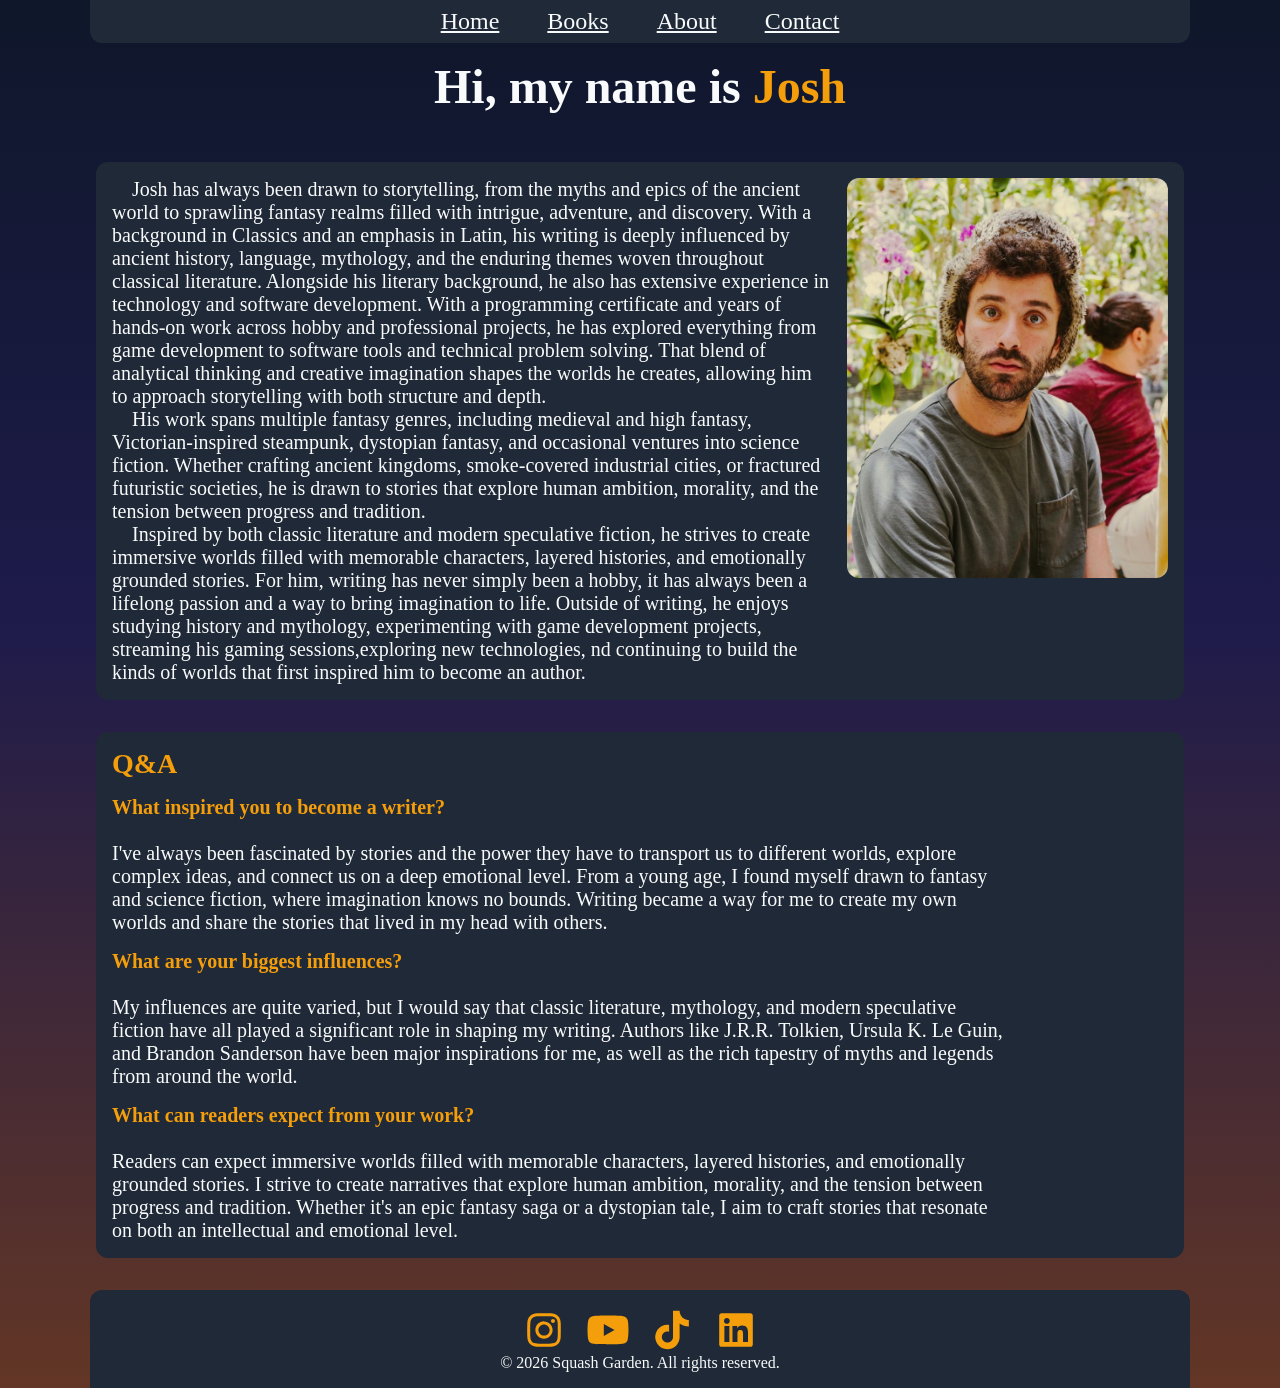
==== about.html @ b49a9ac8 "Added a form for the contact page and setup a JSON file for easier data updates and maintenance" ====
<!DOCTYPE html>
<html lang="en">
<head>
    <meta charset="UTF-8">
    <meta name="viewport" content="width=device-width, initial-scale=1.0">
    <title>The Squash Garden</title>

    <link rel="stylesheet" href="css/reset.css" />
    <link rel="stylesheet" href="css/variables.css" />
    <link rel="stylesheet" href="css/global.css" />
    <link rel="stylesheet" href="css/layout.css" />
    <link rel="stylesheet" href="css/components.css" />
    <link rel="stylesheet" href="css/about.css" />

</head>
<body>

     <!-- Navbar -->
    <header>
        <div class="container">
            <nav class="site-nav">

                <!-- <div class="logo">
                    <img src="" alt="Logo">
                </div> -->

                <ul class="nav-links">
                    <li><a href="index.html">Home</a></li>
                    <li><a href="books.html">Books</a></li>
                    <li><a href="about.html">About</a></li>
                    <li><a href="contact.html">Contact</a></li>
                </ul>

            </nav>
        </div>
    </header>


    <div>
       <h1 class="title">Hi, my name is <span class="accent-word">Josh</span></h1>
       <div id="about-content">
            <div id="author-info">
                <p>&emsp;Josh has always been drawn to storytelling, from the myths and epics of the ancient world to sprawling fantasy realms filled with intrigue, 
                adventure, and discovery. With a background in Classics and an emphasis in Latin, his writing is deeply influenced by ancient history, language, 
                mythology, and the enduring themes woven throughout classical literature.
                Alongside his literary background, he also has extensive experience in technology and software development. With a programming certificate and 
                years of hands-on work across hobby and professional projects, he has explored everything from game development to software tools and technical problem 
                solving. That blend of analytical thinking and creative imagination shapes the worlds he creates, allowing him to approach storytelling with both structure 
                and depth.<br>
                &emsp;His work spans multiple fantasy genres, including medieval and high fantasy, Victorian-inspired steampunk, dystopian fantasy, and occasional ventures into 
                science fiction. Whether crafting ancient kingdoms, smoke-covered industrial cities, or fractured futuristic societies, he is drawn to stories that explore 
                human ambition, morality, and the tension between progress and tradition.<br>
                &emsp;Inspired by both classic literature and modern speculative fiction, he strives to create immersive worlds filled with memorable characters, layered histories, 
                and emotionally grounded stories. For him, writing has never simply been a hobby, it has always been a lifelong passion and a way to bring imagination to life.
                Outside of writing, he enjoys studying history and mythology, experimenting with game development projects, streaming his gaming sessions,exploring new technologies, 
                nd continuing to build the kinds of worlds that first inspired him to become an author.
                </p>
                <img id="author-about-portrait" src="assets/images/author/josh2.jpg" alt="Author Photo">
             </div>
       

            <div id="interview">
                <h2>Q&A</h2>
                <p><strong><span class="question">What inspired you to become a writer?</span></strong><br>
                    I've always been fascinated by stories and the power they have to transport us to different worlds, explore complex ideas, and connect us on a deep emotional level. 
                    From a young age, I found myself drawn to fantasy and science fiction, where imagination knows no bounds. Writing became a way for me to create my own worlds and share the stories that lived in my head with others.</p>

                <p><strong><span class="question">What are your biggest influences?</span></strong><br>
                    My influences are quite varied, but I would say that classic literature, mythology, and modern speculative fiction have all played a significant role in shaping my writing. 
                    Authors like J.R.R. Tolkien, Ursula K. Le Guin, and Brandon Sanderson have been major inspirations for me, as well as the rich tapestry of myths and legends from around the world.</p>

                <p><strong><span class="question">What can readers expect from your work?</span></strong><br>
                    Readers can expect immersive worlds filled with memorable characters, layered histories, and emotionally grounded stories. I strive to create narratives that explore human ambition, morality, and the tension between progress and tradition. Whether it's an epic fantasy saga or a dystopian tale, I aim to craft stories that resonate on both an intellectual and emotional level.</p>
            </div>
       </div>
       
       
    </div>

    <!-- Footer -->
    <footer>
        <div class="container">
            <div class="footer">
                <ul class="social-media-icons">
                    <li><svg xmlns="http://www.w3.org/2000/svg" viewBox="0 0 640 640"><path d="M320.3 205C256.8 204.8 205.2 256.2 205 319.7C204.8 383.2 256.2 434.8 319.7 435C383.2 435.2 434.8 383.8 435 320.3C435.2 256.8 383.8 205.2 320.3 205zM319.7 245.4C360.9 245.2 394.4 278.5 394.6 319.7C394.8 360.9 361.5 394.4 320.3 394.6C279.1 394.8 245.6 361.5 245.4 320.3C245.2 279.1 278.5 245.6 319.7 245.4zM413.1 200.3C413.1 185.5 425.1 173.5 439.9 173.5C454.7 173.5 466.7 185.5 466.7 200.3C466.7 215.1 454.7 227.1 439.9 227.1C425.1 227.1 413.1 215.1 413.1 200.3zM542.8 227.5C541.1 191.6 532.9 159.8 506.6 133.6C480.4 107.4 448.6 99.2 412.7 97.4C375.7 95.3 264.8 95.3 227.8 97.4C192 99.1 160.2 107.3 133.9 133.5C107.6 159.7 99.5 191.5 97.7 227.4C95.6 264.4 95.6 375.3 97.7 412.3C99.4 448.2 107.6 480 133.9 506.2C160.2 532.4 191.9 540.6 227.8 542.4C264.8 544.5 375.7 544.5 412.7 542.4C448.6 540.7 480.4 532.5 506.6 506.2C532.8 480 541 448.2 542.8 412.3C544.9 375.3 544.9 264.5 542.8 227.5zM495 452C487.2 471.6 472.1 486.7 452.4 494.6C422.9 506.3 352.9 503.6 320.3 503.6C287.7 503.6 217.6 506.2 188.2 494.6C168.6 486.8 153.5 471.7 145.6 452C133.9 422.5 136.6 352.5 136.6 319.9C136.6 287.3 134 217.2 145.6 187.8C153.4 168.2 168.5 153.1 188.2 145.2C217.7 133.5 287.7 136.2 320.3 136.2C352.9 136.2 423 133.6 452.4 145.2C472 153 487.1 168.1 495 187.8C506.7 217.3 504 287.3 504 319.9C504 352.5 506.7 422.6 495 452z"/></svg></li>
                    <li><svg xmlns="http://www.w3.org/2000/svg" viewBox="0 0 640 640"><path d="M581.7 188.1C575.5 164.4 556.9 145.8 533.4 139.5C490.9 128 320.1 128 320.1 128C320.1 128 149.3 128 106.7 139.5C83.2 145.8 64.7 164.4 58.4 188.1C47 231 47 320.4 47 320.4C47 320.4 47 409.8 58.4 452.7C64.7 476.3 83.2 494.2 106.7 500.5C149.3 512 320.1 512 320.1 512C320.1 512 490.9 512 533.5 500.5C557 494.2 575.5 476.3 581.8 452.7C593.2 409.8 593.2 320.4 593.2 320.4C593.2 320.4 593.2 231 581.8 188.1zM264.2 401.6L264.2 239.2L406.9 320.4L264.2 401.6z"/></svg></li>
                    <li><svg xmlns="http://www.w3.org/2000/svg" viewBox="0 0 640 640"><path d="M544.5 273.9C500.5 274 457.5 260.3 421.7 234.7L421.7 413.4C421.7 446.5 411.6 478.8 392.7 506C373.8 533.2 347.1 554 316.1 565.6C285.1 577.2 251.3 579.1 219.2 570.9C187.1 562.7 158.3 545 136.5 520.1C114.7 495.2 101.2 464.1 97.5 431.2C93.8 398.3 100.4 365.1 116.1 336C131.8 306.9 156.1 283.3 185.7 268.3C215.3 253.3 248.6 247.8 281.4 252.3L281.4 342.2C266.4 337.5 250.3 337.6 235.4 342.6C220.5 347.6 207.5 357.2 198.4 369.9C189.3 382.6 184.4 398 184.5 413.8C184.6 429.6 189.7 444.8 199 457.5C208.3 470.2 221.4 479.6 236.4 484.4C251.4 489.2 267.5 489.2 282.4 484.3C297.3 479.4 310.4 469.9 319.6 457.2C328.8 444.5 333.8 429.1 333.8 413.4L333.8 64L421.8 64C421.7 71.4 422.4 78.9 423.7 86.2C426.8 102.5 433.1 118.1 442.4 131.9C451.7 145.7 463.7 157.5 477.6 166.5C497.5 179.6 520.8 186.6 544.6 186.6L544.6 274z"/></svg></li>
                    <li><svg xmlns="http://www.w3.org/2000/svg" viewBox="0 0 640 640"><path d="M512 96L127.9 96C110.3 96 96 110.5 96 128.3L96 511.7C96 529.5 110.3 544 127.9 544L512 544C529.6 544 544 529.5 544 511.7L544 128.3C544 110.5 529.6 96 512 96zM231.4 480L165 480L165 266.2L231.5 266.2L231.5 480L231.4 480zM198.2 160C219.5 160 236.7 177.2 236.7 198.5C236.7 219.8 219.5 237 198.2 237C176.9 237 159.7 219.8 159.7 198.5C159.7 177.2 176.9 160 198.2 160zM480.3 480L413.9 480L413.9 376C413.9 351.2 413.4 319.3 379.4 319.3C344.8 319.3 339.5 346.3 339.5 374.2L339.5 480L273.1 480L273.1 266.2L336.8 266.2L336.8 295.4L337.7 295.4C346.6 278.6 368.3 260.9 400.6 260.9C467.8 260.9 480.3 305.2 480.3 362.8L480.3 480z"/></svg></li>
                </ul>
                <p>&copy; 2026 Squash Garden. All rights reserved.</p>
            </div>
            
        </div>
    </footer>


    
</body>
</html>
---- css/variables.css ----
:root {
  --primary: #4C1D95;
  --secondary: #1F2937;
  --tertiary: #312E81;

  --accent: #F59E0B;
  --half-accent: #ffc767;
  --warning: #DC2626;

  --bg-primary: #111827;
  --bg-secondary: #1F2937;

  --text-primary: #F9FAFB;
  --text-secondary: #D1D5DB;

  --spacing-sm: 0.5rem;
  --spacing-md: 1rem;
  --spacing-lg: 2rem;

  --border-radius: 12px;
}

.light-mode {
  --bg-primary: #F8F5F2;
  --bg-secondary: #EDE7E3;

  --text-primary: #1F2937;
  --text-secondary: #4B5563;
}
---- css/global.css ----
/* Define base styles used everywhere. */

body {
    min-height: 100vh;
    font-family: 'Times New Roman', Times, serif;
    background: linear-gradient(
        180deg,
        #0F172A 0%,
        #1E1B4B 45%,
        #633625 100%
    );

  color: var(--text-primary);
}

/* Links inherit text color naturallly unless overriden */
a {
  color: inherit;
}

img {
    max-width: 100%;
    display: block;
}


.accent-word {
    color: var(--accent);
}
---- css/layout.css ----
/* Handle large structural layout rules. 
This file controls Page Sections, Grids, Flex Layouts, Containers, */


.container {
  width: min(1100px, 90%);
  margin: 0 auto;
}
---- css/components.css ----
/* Style Reusable UI components here (e.g. buttons, cards, forms, alerts) */

/* NAVBAR */

/* Logo + UL */
.site-nav {
    display: flex;
    flex-direction: row;
    justify-content: space-around;

    gap: 1rem;
    background: var(--bg-secondary);
    color: var(--text-primary);

    font-size: 1.5rem;
    border-bottom-left-radius: var(--border-radius);
    border-bottom-right-radius: var(--border-radius);
}

/* UL Element */
.nav-links {
    display: flex;
    flex-direction: row;
    justify-content: space-around;

    gap: 3rem;

    list-style: none;
    padding: 0;
    margin: 0;
    padding-top: var(--spacing-sm);
    padding-bottom: var(--spacing-sm);
    
}

.nav-links a:hover {
    color: var(--accent);
}

/* TITLE */

.title {
    font-size: 3rem;
    font-weight: bold;
    text-align: center;
    margin: 1rem;
}

/* Books */
.book-cover {
    width: 100%;
    max-width: 250px;
    height: auto;

    border-radius: 6px;
    box-shadow: 0 10px 25px rgba(0,0,0,0.35);
}

.book-cover:hover {
    transform: scale(1.05);
    transition: transform 0.3s ease;
}

.book-description {
    flex: start;
    margin-top: var(--spacing-sm);
    padding-left: var(--spacing-md);
    padding-right: var(--spacing-md);
    font-size: 1.5rem;
    text-align: left;
}


/* Footer */
.footer {
    background: var(--bg-secondary);
    color: var(--text-primary);
    text-align: center;
    padding: var(--spacing-md);
    margin-top: var(--spacing-lg);
    border-top-left-radius: var(--border-radius);
    border-top-right-radius: var(--border-radius);
}

.social-media-icons {
    display: flex;
    flex-wrap: wrap;
    justify-content: center;
    align-items: center;
    gap: 1rem;
    list-style: none;
    padding: 0;
    margin: 0;
}

.social-media-icons li {
    width: 48px;
    height: 48px;
    flex: 0 0 auto;
}

.social-media-icons svg {
    width: 100%;
    height: 100%;
    fill: var(--accent);
    
    display: block;
}

.social-media-icons svg:hover {
    transform: scale(1.1);
    transition: transform 0.3s ease;
    fill: var(--half-accent);
    cursor: pointer;
}
---- css/about.css ----
#about-content {
    display: flex;
    flex-direction: column;
    align-items: center;

    gap: var(--spacing-lg);
}

#author-info {
    display: flex;
    flex-direction: row;
    justify-content: center;

    max-width: 85%;

    background: var(--bg-secondary);
    border-radius: var(--border-radius);
    padding: var(--spacing-md);

    gap: var(--spacing-md);
    margin-top: var(--spacing-lg);

    font-size: 1.25rem;
}

#author-about-portrait {
    max-width: 400px;
    height: auto;
    max-height: 400px;
    border-radius: var(--border-radius);
}

#interview {
    display: flex;
    flex-direction: column;
    justify-content: center;

    max-width: 85%;

    background: var(--bg-secondary);
    border-radius: var(--border-radius);
    padding: var(--spacing-md);

    font-size: 1.25rem;

    gap: var(--spacing-md);
    max-width: 85%;
}

#interview h2 {
    font-size: 1.75rem;
    color: var(--accent);
}

#interview p {
    display: flex;
    flex-direction: column;
    justify-content: center;
    margin: 0;
    
    max-width: 85%;
}

#interview .question {
    color: var(--accent);
    font-size: 1.25rem;
}
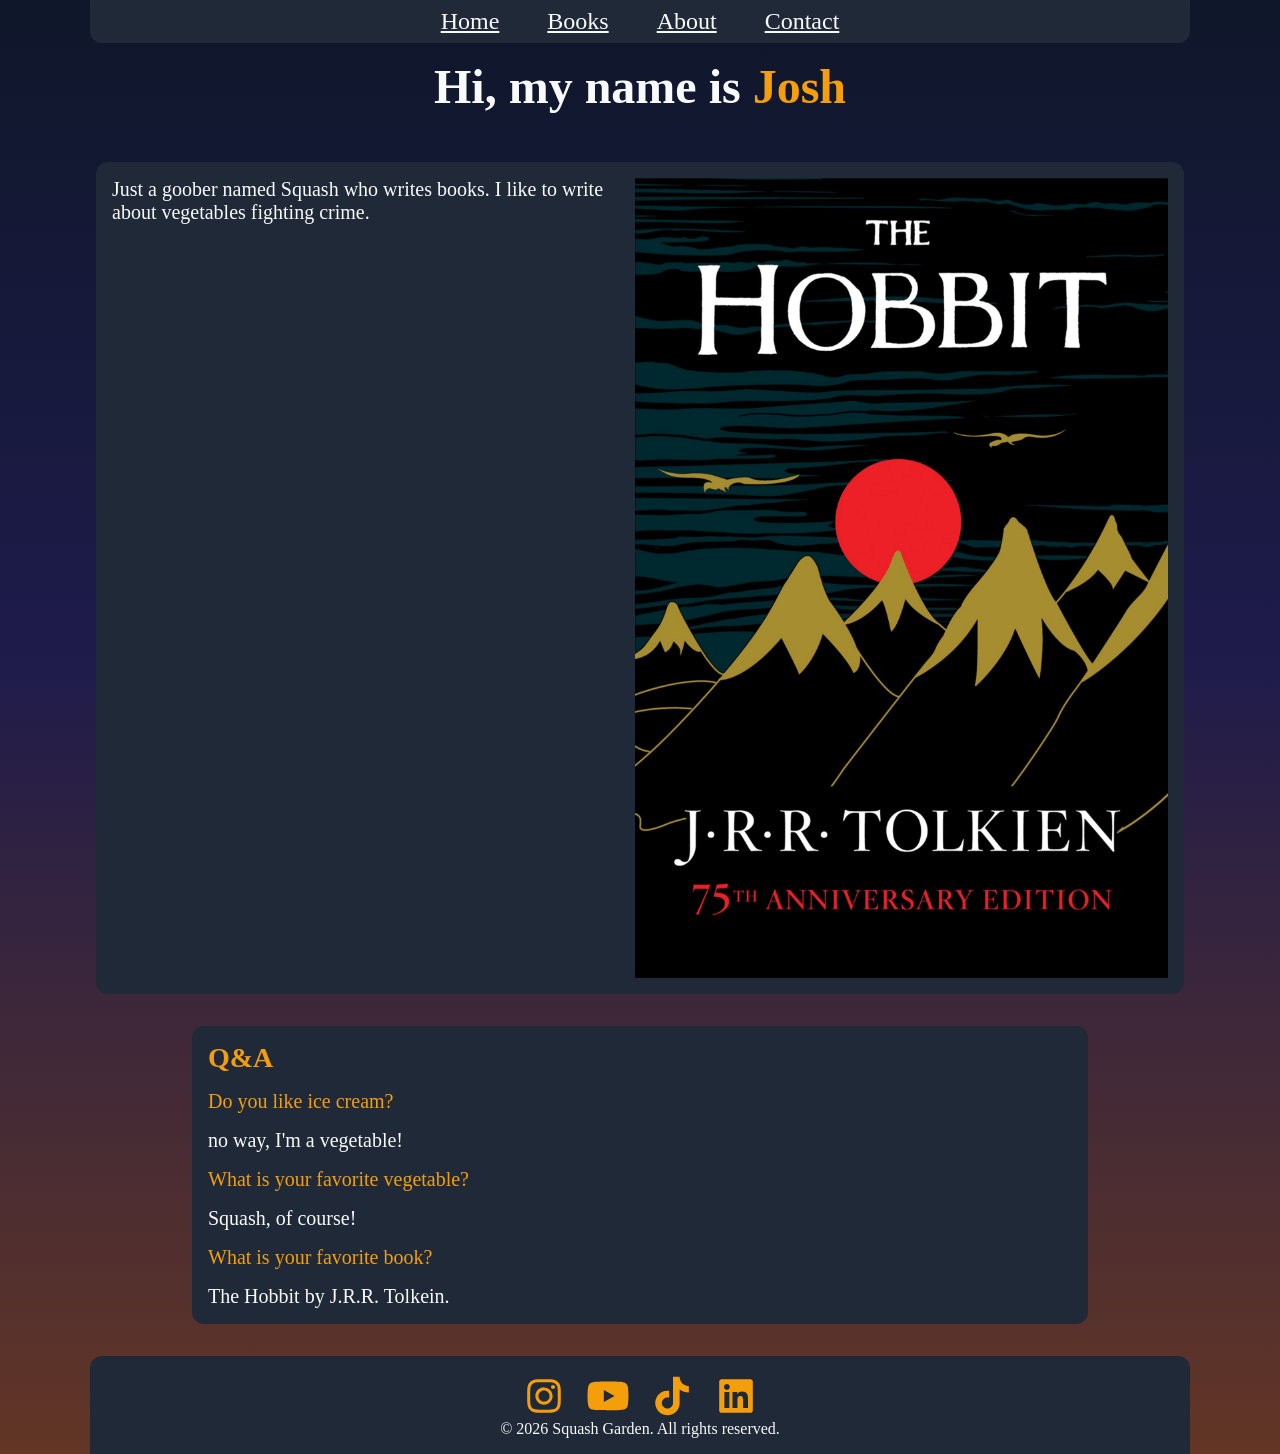
==== commit 91e7cb58: "Set up the app.js page and implemented the fetch data function to get data from the JSON. Also creat" ====
--- a/about.html
+++ b/about.html
@@ -13,7 +13,7 @@
     <link rel="stylesheet" href="css/about.css" />
 
 </head>
-<body>
+<body data-page="about">
 
      <!-- Navbar -->
     <header>
@@ -40,7 +40,7 @@
        <h1 class="title">Hi, my name is <span class="accent-word">Josh</span></h1>
        <div id="about-content">
             <div id="author-info">
-                <p>&emsp;Josh has always been drawn to storytelling, from the myths and epics of the ancient world to sprawling fantasy realms filled with intrigue, 
+                <p id="author-bio">&emsp;Josh has always been drawn to storytelling, from the myths and epics of the ancient world to sprawling fantasy realms filled with intrigue, 
                 adventure, and discovery. With a background in Classics and an emphasis in Latin, his writing is deeply influenced by ancient history, language, 
                 mythology, and the enduring themes woven throughout classical literature.
                 Alongside his literary background, he also has extensive experience in technology and software development. With a programming certificate and 
@@ -55,22 +55,28 @@
                 Outside of writing, he enjoys studying history and mythology, experimenting with game development projects, streaming his gaming sessions,exploring new technologies, 
                 nd continuing to build the kinds of worlds that first inspired him to become an author.
                 </p>
-                <img id="author-about-portrait" src="assets/images/author/josh2.jpg" alt="Author Photo">
+                <img id="author-photo"id="author-about-portrait" src="assets/images/author/josh2.jpg" alt="Author Photo">
              </div>
        
 
             <div id="interview">
                 <h2>Q&A</h2>
-                <p><strong><span class="question">What inspired you to become a writer?</span></strong><br>
+                <p id="qa-question-1" class="question"><strong>What inspired you to become a writer?</strong></p>
+                <p id="qa-answer-1">
                     I've always been fascinated by stories and the power they have to transport us to different worlds, explore complex ideas, and connect us on a deep emotional level. 
-                    From a young age, I found myself drawn to fantasy and science fiction, where imagination knows no bounds. Writing became a way for me to create my own worlds and share the stories that lived in my head with others.</p>
+                    From a young age, I found myself drawn to fantasy and science fiction, where imagination knows no bounds. Writing became a way for me to create my own worlds and share the stories that lived in my head with others.
+                </p>
 
-                <p><strong><span class="question">What are your biggest influences?</span></strong><br>
+                <p id="qa-question-2" class="question"><strong>What are your biggest influences?</strong></p>
+                <p id="qa-answer-2">
                     My influences are quite varied, but I would say that classic literature, mythology, and modern speculative fiction have all played a significant role in shaping my writing. 
-                    Authors like J.R.R. Tolkien, Ursula K. Le Guin, and Brandon Sanderson have been major inspirations for me, as well as the rich tapestry of myths and legends from around the world.</p>
+                    Authors like J.R.R. Tolkein, Ursula K. Le Guin, and Brandon Sanderson have been major inspirations for me, as well as the rich tapestry of myths and legends from around the world.
+                </p>
 
-                <p><strong><span class="question">What can readers expect from your work?</span></strong><br>
-                    Readers can expect immersive worlds filled with memorable characters, layered histories, and emotionally grounded stories. I strive to create narratives that explore human ambition, morality, and the tension between progress and tradition. Whether it's an epic fantasy saga or a dystopian tale, I aim to craft stories that resonate on both an intellectual and emotional level.</p>
+                <p id="qa-question-3" class="question"><strong>What can readers expect from your work?</strong></p>
+                <p id="qa-answer-3">
+                    Readers can expect immersive worlds filled with memorable characters, layered histories, and emotionally grounded stories. I strive to create narratives that explore human ambition, morality, and the tension between progress and tradition. Whether it's an epic fantasy saga or a dystopian tale, I aim to craft stories that resonate on both an intellectual and emotional level.
+                </p>
             </div>
        </div>
        
@@ -94,6 +100,6 @@
     </footer>
 
 
-    
+    <script type="module" src="js/app.js"></script>
 </body>
 </html>
--- a/css/about.css
+++ b/css/about.css
@@ -36,6 +36,7 @@
     justify-content: center;
 
     max-width: 85%;
+    min-width: 70%;
 
     background: var(--bg-secondary);
     border-radius: var(--border-radius);
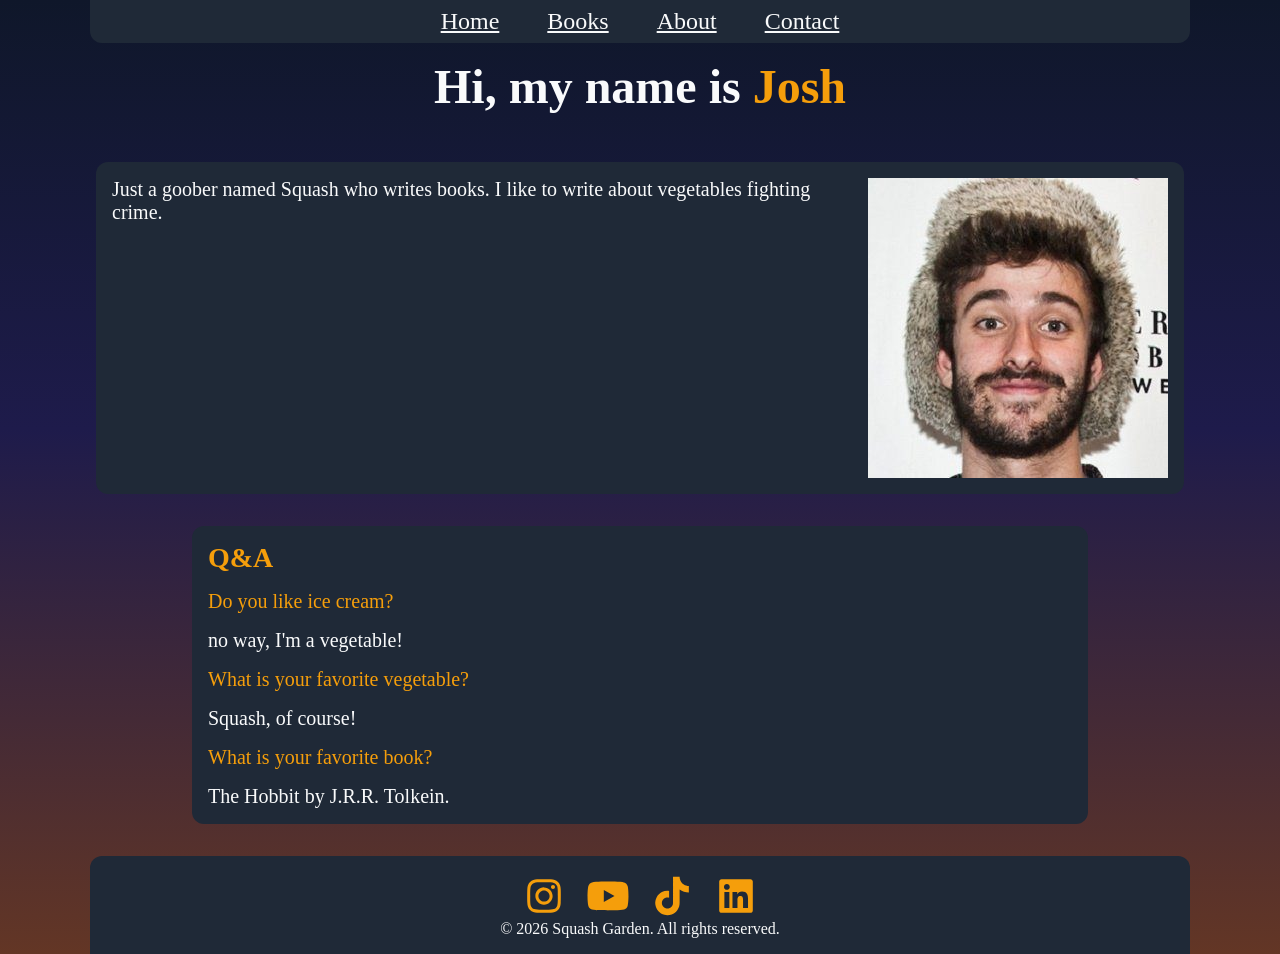
==== commit cf429a2b: "Updated the footer to pull data for socials based on the JSON so that user can update the accounts m" ====
--- a/about.html
+++ b/about.html
@@ -88,10 +88,10 @@
         <div class="container">
             <div class="footer">
                 <ul class="social-media-icons">
-                    <li><svg xmlns="http://www.w3.org/2000/svg" viewBox="0 0 640 640"><path d="M320.3 205C256.8 204.8 205.2 256.2 205 319.7C204.8 383.2 256.2 434.8 319.7 435C383.2 435.2 434.8 383.8 435 320.3C435.2 256.8 383.8 205.2 320.3 205zM319.7 245.4C360.9 245.2 394.4 278.5 394.6 319.7C394.8 360.9 361.5 394.4 320.3 394.6C279.1 394.8 245.6 361.5 245.4 320.3C245.2 279.1 278.5 245.6 319.7 245.4zM413.1 200.3C413.1 185.5 425.1 173.5 439.9 173.5C454.7 173.5 466.7 185.5 466.7 200.3C466.7 215.1 454.7 227.1 439.9 227.1C425.1 227.1 413.1 215.1 413.1 200.3zM542.8 227.5C541.1 191.6 532.9 159.8 506.6 133.6C480.4 107.4 448.6 99.2 412.7 97.4C375.7 95.3 264.8 95.3 227.8 97.4C192 99.1 160.2 107.3 133.9 133.5C107.6 159.7 99.5 191.5 97.7 227.4C95.6 264.4 95.6 375.3 97.7 412.3C99.4 448.2 107.6 480 133.9 506.2C160.2 532.4 191.9 540.6 227.8 542.4C264.8 544.5 375.7 544.5 412.7 542.4C448.6 540.7 480.4 532.5 506.6 506.2C532.8 480 541 448.2 542.8 412.3C544.9 375.3 544.9 264.5 542.8 227.5zM495 452C487.2 471.6 472.1 486.7 452.4 494.6C422.9 506.3 352.9 503.6 320.3 503.6C287.7 503.6 217.6 506.2 188.2 494.6C168.6 486.8 153.5 471.7 145.6 452C133.9 422.5 136.6 352.5 136.6 319.9C136.6 287.3 134 217.2 145.6 187.8C153.4 168.2 168.5 153.1 188.2 145.2C217.7 133.5 287.7 136.2 320.3 136.2C352.9 136.2 423 133.6 452.4 145.2C472 153 487.1 168.1 495 187.8C506.7 217.3 504 287.3 504 319.9C504 352.5 506.7 422.6 495 452z"/></svg></li>
-                    <li><svg xmlns="http://www.w3.org/2000/svg" viewBox="0 0 640 640"><path d="M581.7 188.1C575.5 164.4 556.9 145.8 533.4 139.5C490.9 128 320.1 128 320.1 128C320.1 128 149.3 128 106.7 139.5C83.2 145.8 64.7 164.4 58.4 188.1C47 231 47 320.4 47 320.4C47 320.4 47 409.8 58.4 452.7C64.7 476.3 83.2 494.2 106.7 500.5C149.3 512 320.1 512 320.1 512C320.1 512 490.9 512 533.5 500.5C557 494.2 575.5 476.3 581.8 452.7C593.2 409.8 593.2 320.4 593.2 320.4C593.2 320.4 593.2 231 581.8 188.1zM264.2 401.6L264.2 239.2L406.9 320.4L264.2 401.6z"/></svg></li>
-                    <li><svg xmlns="http://www.w3.org/2000/svg" viewBox="0 0 640 640"><path d="M544.5 273.9C500.5 274 457.5 260.3 421.7 234.7L421.7 413.4C421.7 446.5 411.6 478.8 392.7 506C373.8 533.2 347.1 554 316.1 565.6C285.1 577.2 251.3 579.1 219.2 570.9C187.1 562.7 158.3 545 136.5 520.1C114.7 495.2 101.2 464.1 97.5 431.2C93.8 398.3 100.4 365.1 116.1 336C131.8 306.9 156.1 283.3 185.7 268.3C215.3 253.3 248.6 247.8 281.4 252.3L281.4 342.2C266.4 337.5 250.3 337.6 235.4 342.6C220.5 347.6 207.5 357.2 198.4 369.9C189.3 382.6 184.4 398 184.5 413.8C184.6 429.6 189.7 444.8 199 457.5C208.3 470.2 221.4 479.6 236.4 484.4C251.4 489.2 267.5 489.2 282.4 484.3C297.3 479.4 310.4 469.9 319.6 457.2C328.8 444.5 333.8 429.1 333.8 413.4L333.8 64L421.8 64C421.7 71.4 422.4 78.9 423.7 86.2C426.8 102.5 433.1 118.1 442.4 131.9C451.7 145.7 463.7 157.5 477.6 166.5C497.5 179.6 520.8 186.6 544.6 186.6L544.6 274z"/></svg></li>
-                    <li><svg xmlns="http://www.w3.org/2000/svg" viewBox="0 0 640 640"><path d="M512 96L127.9 96C110.3 96 96 110.5 96 128.3L96 511.7C96 529.5 110.3 544 127.9 544L512 544C529.6 544 544 529.5 544 511.7L544 128.3C544 110.5 529.6 96 512 96zM231.4 480L165 480L165 266.2L231.5 266.2L231.5 480L231.4 480zM198.2 160C219.5 160 236.7 177.2 236.7 198.5C236.7 219.8 219.5 237 198.2 237C176.9 237 159.7 219.8 159.7 198.5C159.7 177.2 176.9 160 198.2 160zM480.3 480L413.9 480L413.9 376C413.9 351.2 413.4 319.3 379.4 319.3C344.8 319.3 339.5 346.3 339.5 374.2L339.5 480L273.1 480L273.1 266.2L336.8 266.2L336.8 295.4L337.7 295.4C346.6 278.6 368.3 260.9 400.6 260.9C467.8 260.9 480.3 305.2 480.3 362.8L480.3 480z"/></svg></li>
+                    <li><a id="instagram-link" href="https://instagram.com" target="_blank" rel="noopener noreferrer" aria-label="Instagram"><svg xmlns="http://www.w3.org/2000/svg" viewBox="0 0 640 640"><path d="M320.3 205C256.8 204.8 205.2 256.2 205 319.7C204.8 383.2 256.2 434.8 319.7 435C383.2 435.2 434.8 383.8 435 320.3C435.2 256.8 383.8 205.2 320.3 205zM319.7 245.4C360.9 245.2 394.4 278.5 394.6 319.7C394.8 360.9 361.5 394.4 320.3 394.6C279.1 394.8 245.6 361.5 245.4 320.3C245.2 279.1 278.5 245.6 319.7 245.4zM413.1 200.3C413.1 185.5 425.1 173.5 439.9 173.5C454.7 173.5 466.7 185.5 466.7 200.3C466.7 215.1 454.7 227.1 439.9 227.1C425.1 227.1 413.1 215.1 413.1 200.3zM542.8 227.5C541.1 191.6 532.9 159.8 506.6 133.6C480.4 107.4 448.6 99.2 412.7 97.4C375.7 95.3 264.8 95.3 227.8 97.4C192 99.1 160.2 107.3 133.9 133.5C107.6 159.7 99.5 191.5 97.7 227.4C95.6 264.4 95.6 375.3 97.7 412.3C99.4 448.2 107.6 480 133.9 506.2C160.2 532.4 191.9 540.6 227.8 542.4C264.8 544.5 375.7 544.5 412.7 542.4C448.6 540.7 480.4 532.5 506.6 506.2C532.8 480 541 448.2 542.8 412.3C544.9 375.3 544.9 264.5 542.8 227.5zM495 452C487.2 471.6 472.1 486.7 452.4 494.6C422.9 506.3 352.9 503.6 320.3 503.6C287.7 503.6 217.6 506.2 188.2 494.6C168.6 486.8 153.5 471.7 145.6 452C133.9 422.5 136.6 352.5 136.6 319.9C136.6 287.3 134 217.2 145.6 187.8C153.4 168.2 168.5 153.1 188.2 145.2C217.7 133.5 287.7 136.2 320.3 136.2C352.9 136.2 423 133.6 452.4 145.2C472 153 487.1 168.1 495 187.8C506.7 217.3 504 287.3 504 319.9C504 352.5 506.7 422.6 495 452z"/></svg></a></li>
+                    <li><a id="youtube-link" href="https://youtube.com" target="_blank" rel="noopener noreferrer" aria-label="Youtube"><svg xmlns="http://www.w3.org/2000/svg" viewBox="0 0 640 640"><path d="M581.7 188.1C575.5 164.4 556.9 145.8 533.4 139.5C490.9 128 320.1 128 320.1 128C320.1 128 149.3 128 106.7 139.5C83.2 145.8 64.7 164.4 58.4 188.1C47 231 47 320.4 47 320.4C47 320.4 47 409.8 58.4 452.7C64.7 476.3 83.2 494.2 106.7 500.5C149.3 512 320.1 512 320.1 512C320.1 512 490.9 512 533.5 500.5C557 494.2 575.5 476.3 581.8 452.7C593.2 409.8 593.2 320.4 593.2 320.4C593.2 320.4 593.2 231 581.8 188.1zM264.2 401.6L264.2 239.2L406.9 320.4L264.2 401.6z"/></svg></a></li>
+                    <li><a id="tiktok-link" href="https://tiktok.com" target="_blank" rel="noopener noreferrer" aria-label="TikTok"><svg xmlns="http://www.w3.org/2000/svg" viewBox="0 0 640 640"><path d="M544.5 273.9C500.5 274 457.5 260.3 421.7 234.7L421.7 413.4C421.7 446.5 411.6 478.8 392.7 506C373.8 533.2 347.1 554 316.1 565.6C285.1 577.2 251.3 579.1 219.2 570.9C187.1 562.7 158.3 545 136.5 520.1C114.7 495.2 101.2 464.1 97.5 431.2C93.8 398.3 100.4 365.1 116.1 336C131.8 306.9 156.1 283.3 185.7 268.3C215.3 253.3 248.6 247.8 281.4 252.3L281.4 342.2C266.4 337.5 250.3 337.6 235.4 342.6C220.5 347.6 207.5 357.2 198.4 369.9C189.3 382.6 184.4 398 184.5 413.8C184.6 429.6 189.7 444.8 199 457.5C208.3 470.2 221.4 479.6 236.4 484.4C251.4 489.2 267.5 489.2 282.4 484.3C297.3 479.4 310.4 469.9 319.6 457.2C328.8 444.5 333.8 429.1 333.8 413.4L333.8 64L421.8 64C421.7 71.4 422.4 78.9 423.7 86.2C426.8 102.5 433.1 118.1 442.4 131.9C451.7 145.7 463.7 157.5 477.6 166.5C497.5 179.6 520.8 186.6 544.6 186.6L544.6 274z"/></svg></a></li>
+                    <li><a id="linkedin-link" href="https://linkedin.com" target="_blank" rel="noopener noreferrer" aria-label="LinkedIn"><svg xmlns="http://www.w3.org/2000/svg" viewBox="0 0 640 640"><path d="M512 96L127.9 96C110.3 96 96 110.5 96 128.3L96 511.7C96 529.5 110.3 544 127.9 544L512 544C529.6 544 544 529.5 544 511.7L544 128.3C544 110.5 529.6 96 512 96zM231.4 480L165 480L165 266.2L231.5 266.2L231.5 480L231.4 480zM198.2 160C219.5 160 236.7 177.2 236.7 198.5C236.7 219.8 219.5 237 198.2 237C176.9 237 159.7 219.8 159.7 198.5C159.7 177.2 176.9 160 198.2 160zM480.3 480L413.9 480L413.9 376C413.9 351.2 413.4 319.3 379.4 319.3C344.8 319.3 339.5 346.3 339.5 374.2L339.5 480L273.1 480L273.1 266.2L336.8 266.2L336.8 295.4L337.7 295.4C346.6 278.6 368.3 260.9 400.6 260.9C467.8 260.9 480.3 305.2 480.3 362.8L480.3 480z"/></svg></a></li>
                 </ul>
                 <p>&copy; 2026 Squash Garden. All rights reserved.</p>
             </div>
@@ -100,6 +100,7 @@
     </footer>
 
 
+
     <script type="module" src="js/app.js"></script>
 </body>
 </html>
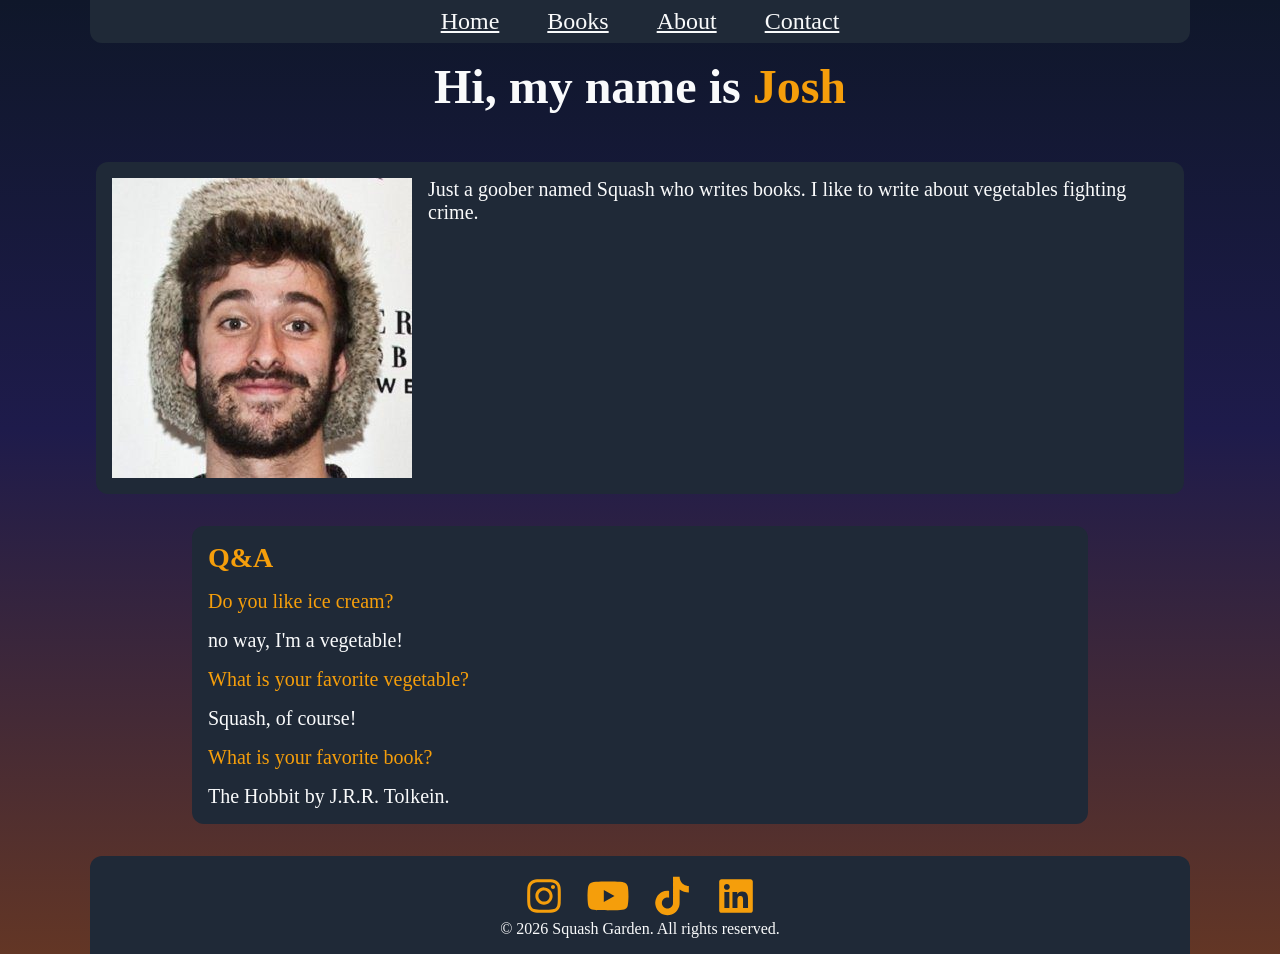
==== commit a25c3232: "Made some changes to the book series, the pie chart book titles, and the about page author info to i" ====
--- a/about.html
+++ b/about.html
@@ -15,6 +15,7 @@
 </head>
 <body data-page="about">
 
+    <div class="page-container">
      <!-- Navbar -->
     <header>
         <div class="container">
@@ -35,11 +36,13 @@
         </div>
     </header>
 
+    <main>
 
     <div>
        <h1 class="title">Hi, my name is <span class="accent-word">Josh</span></h1>
        <div id="about-content">
             <div id="author-info">
+                <img id="author-photo"id="author-about-portrait" src="assets/images/author/josh2.jpg" alt="Author Photo">
                 <p id="author-bio">&emsp;Josh has always been drawn to storytelling, from the myths and epics of the ancient world to sprawling fantasy realms filled with intrigue, 
                 adventure, and discovery. With a background in Classics and an emphasis in Latin, his writing is deeply influenced by ancient history, language, 
                 mythology, and the enduring themes woven throughout classical literature.
@@ -55,7 +58,6 @@
                 Outside of writing, he enjoys studying history and mythology, experimenting with game development projects, streaming his gaming sessions,exploring new technologies, 
                 nd continuing to build the kinds of worlds that first inspired him to become an author.
                 </p>
-                <img id="author-photo"id="author-about-portrait" src="assets/images/author/josh2.jpg" alt="Author Photo">
              </div>
        
 
@@ -83,6 +85,8 @@
        
     </div>
 
+    </main>
+
     <!-- Footer -->
     <footer>
         <div class="container">
@@ -99,6 +103,7 @@
         </div>
     </footer>
 
+    </div>
 
 
     <script type="module" src="js/app.js"></script>
--- a/css/components.css
+++ b/css/components.css
@@ -112,4 +112,14 @@
     transition: transform 0.3s ease;
     fill: var(--half-accent);
     cursor: pointer;
+}
+
+
+
+@media (max-width: 768px) {
+
+    .book-cover {
+        width: 60%;
+        max-width: 320px;
+    }
 }
--- a/css/about.css
+++ b/css/about.css
@@ -1,3 +1,13 @@
+.page-container {
+    display: flex;
+    flex-direction: column;
+    min-height: 100vh;
+}
+
+main {
+    flex: 1;
+}
+
 #about-content {
     display: flex;
     flex-direction: column;
@@ -24,8 +34,8 @@
 }
 
 #author-about-portrait {
-    max-width: 400px;
-    height: auto;
+    width: auto;
+    height: 150px;
     max-height: 400px;
     border-radius: var(--border-radius);
 }
@@ -65,4 +75,20 @@
 #interview .question {
     color: var(--accent);
     font-size: 1.25rem;
+}
+
+@media (max-width: 768px) {
+
+    #author-info {
+        display: flex;
+        flex-direction: column;
+        flex-wrap: wrap;
+    }
+
+    #author-about-portrait {
+        width: 150px;
+        height: 150px;
+        border-radius: var(--border-radius);
+    }
+
 }
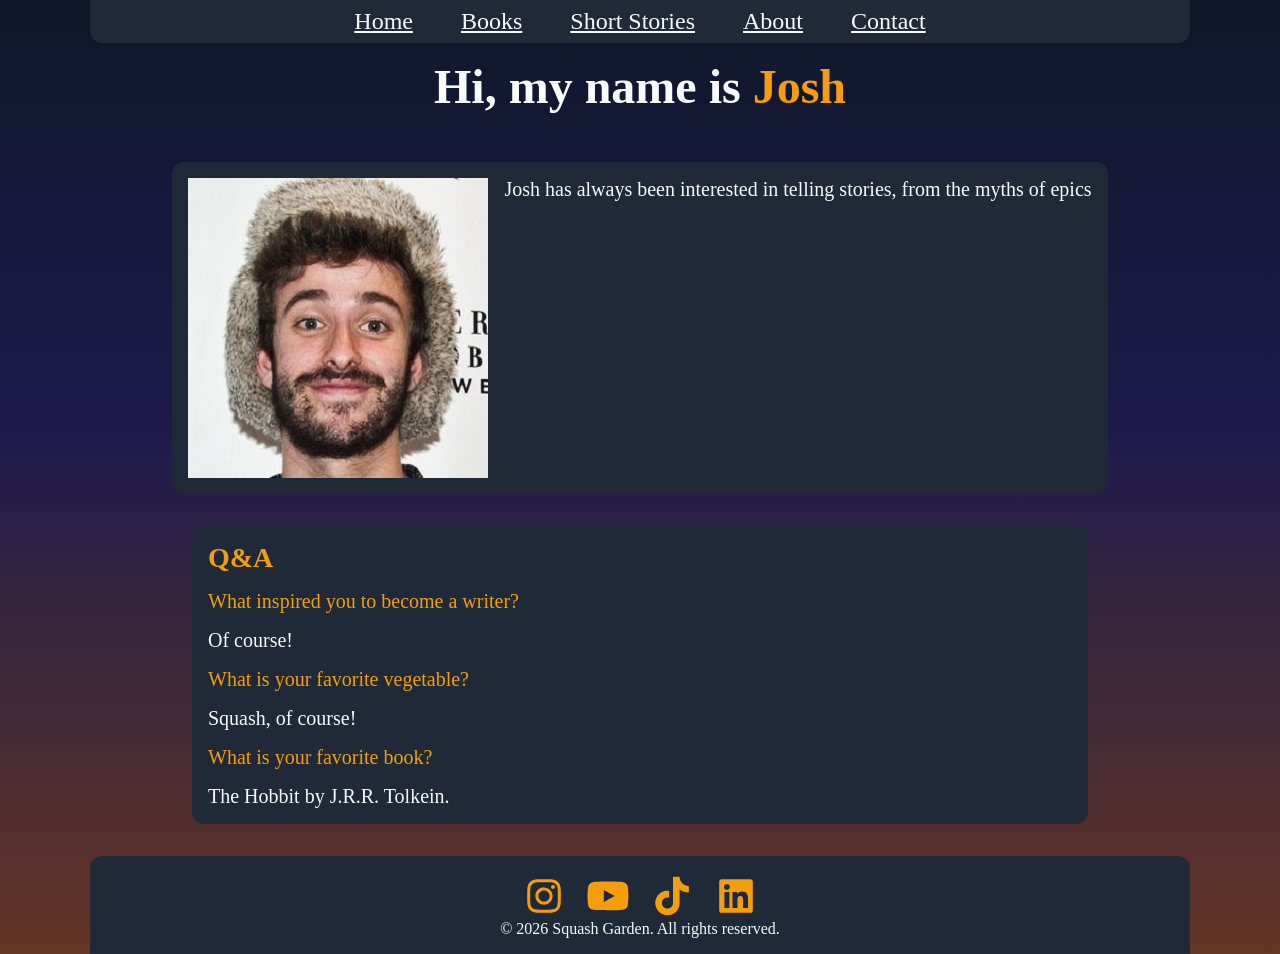
==== commit 7120416f: "Added Short Stories to the Navbar, created a section for it and started the setup." ====
--- a/about.html
+++ b/about.html
@@ -28,6 +28,7 @@
                 <ul class="nav-links">
                     <li><a href="index.html">Home</a></li>
                     <li><a href="books.html">Books</a></li>
+                    <li><a href="shortStories.html">Short Stories</a></li>
                     <li><a href="about.html">About</a></li>
                     <li><a href="contact.html">Contact</a></li>
                 </ul>
--- a/css/variables.css
+++ b/css/variables.css
@@ -5,10 +5,12 @@
 
   --accent: #F59E0B;
   --half-accent: #ffc767;
-  --warning: #DC2626;
+  --warning: #c83535;
+  --half-warning: #d95a5a;
 
   --bg-primary: #111827;
   --bg-secondary: #1F2937;
+  --bg-secondary-hover: #374151;
 
   --text-primary: #F9FAFB;
   --text-secondary: #D1D5DB;
--- a/css/components.css
+++ b/css/components.css
@@ -37,6 +37,10 @@
     color: var(--accent);
 }
 
+.nav-links a:active {
+    color: var(--half-accent);
+}
+
 /* TITLE */
 
 .title {
@@ -46,6 +50,12 @@
     margin: 1rem;
 }
 
+.subtitle {
+    font-size: 1.5rem;
+    text-align: center;
+    margin-bottom: var(--spacing-lg);
+}
+
 /* Books */
 .book-cover {
     width: 100%;
@@ -59,6 +69,7 @@
 .book-cover:hover {
     transform: scale(1.05);
     transition: transform 0.3s ease;
+    cursor: pointer;
 }
 
 .book-description {
@@ -68,6 +79,82 @@
     padding-right: var(--spacing-md);
     font-size: 1.5rem;
     text-align: left;
+}
+
+/* Books Modal */
+.hidden {
+  display: none;
+}
+
+.modal {
+  position: fixed;
+  inset: 0;
+  z-index: 1000;
+}
+
+#modal-title {
+    color: var(--accent);
+}
+
+.modal-backdrop {
+    position: absolute;
+    inset: 0;
+    background: rgba(0, 0, 0, 0.6);
+}
+
+.modal-panel {
+    position: relative;
+    z-index: 1;
+    max-width: 850px;
+    width: min(90vw, 900px);
+    max-height: 90vh;
+    margin: 5vh auto;
+    padding: 2rem;
+
+    font-size: 1.5rem;
+
+    background: var(--bg-secondary);
+    border-radius: 16px;
+    overflow-y: auto;
+    display: grid;
+    gap: 1rem;
+}
+
+.modal-cover {
+    width: 220px;
+    max-width: 100%;
+    height: auto;
+}
+
+.modal-close {
+    position: absolute;
+    font-size: 1.5rem;
+    top: 1rem;
+    right: 1rem;
+    padding-right: var(--spacing-sm);
+    padding-left: var(--spacing-sm);
+    color: var(--text-primary);
+    background: var(--warning);
+}
+
+.modal-close:hover {
+    background: var(--half-warning);
+    cursor: pointer;
+}
+
+.buy-btn {
+    width: 20%;
+    font-size: 1.25rem;
+    background-color: var(--accent);
+    color: var(--text-primary);
+    border-radius: var(--border-radius);
+    padding: var(--spacing-sm);
+    margin-top: var(--spacing-md);
+}
+
+.buy-btn:hover {
+    cursor: pointer;
+    background-color: var(--half-accent);
 }
 
 
